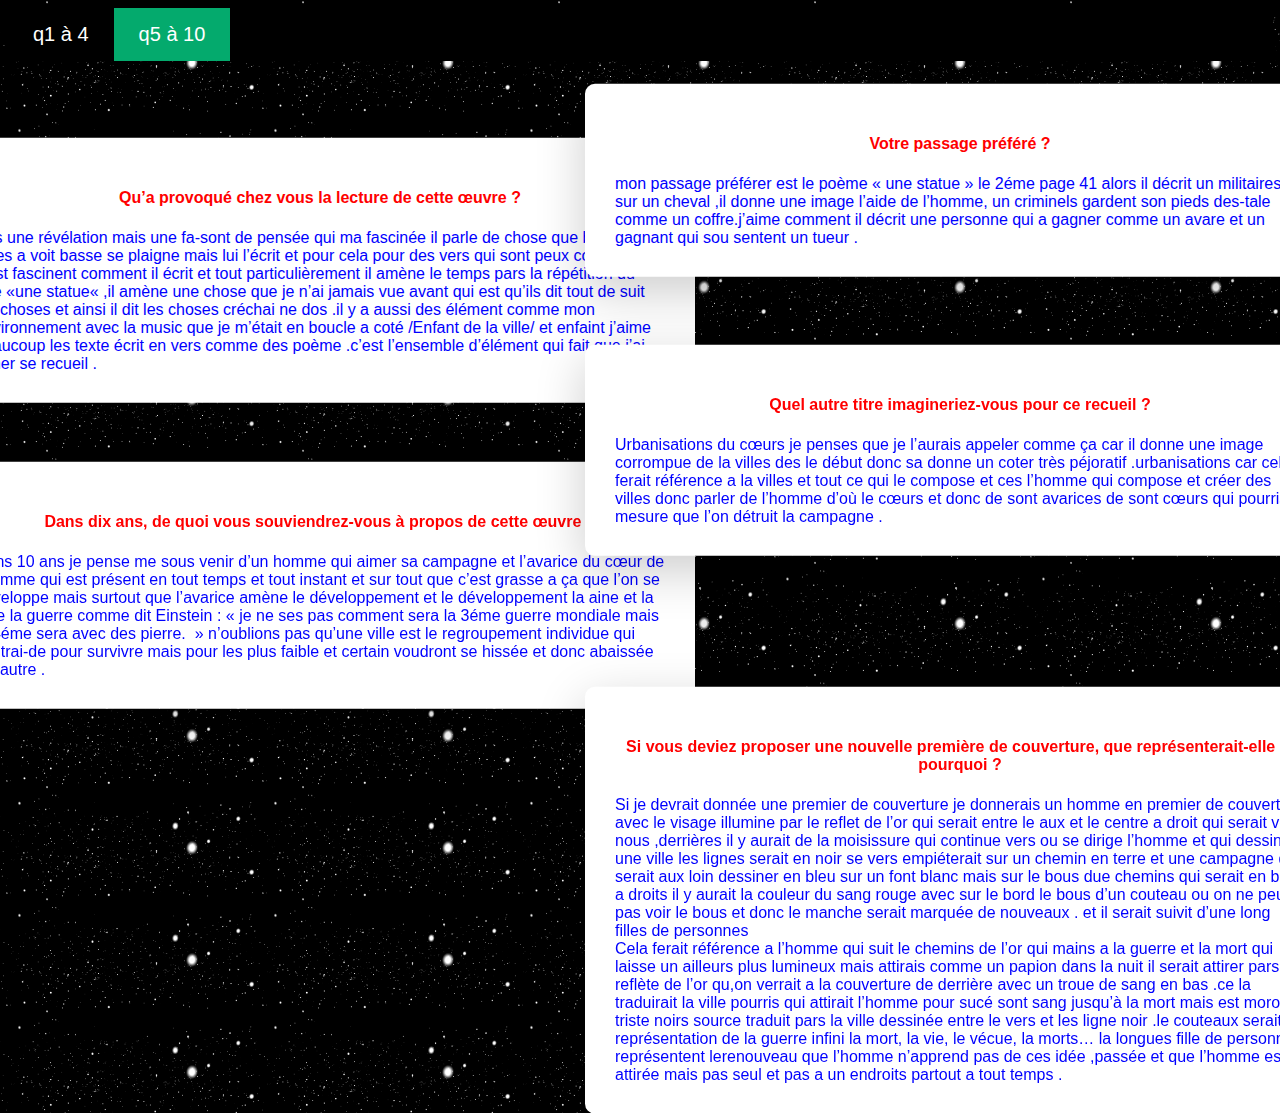
==== suivent.html @ 71045d82 "Add files via upload" ====
<!DOCTYPE html>
<!--
Click nbfs://nbhost/SystemFileSystem/Templates/Licenses/license-default.txt to change this license
Click nbfs://nbhost/SystemFileSystem/Templates/Other/html.html to edit this template
-->
<html>
    <head>
        <title>TODO supply a title</title>
        <meta charset="UTF-8">
        <meta name="viewport" content="width=device-width, initial-scale=1.0">
        <link href="lien.css" rel="stylesheet" type="text/css"/>
    </head>
    <body class="fond">
        <div class="topnav">
            <a href="index.html">q1 à 4</a> 
            <a class="active" href="suivent.html">q5 à 10</a>
        </div>
        <div class="container" style="top:30% ;left:25%"><h4 style="color: red;text-align: center"> Qu’a provoqué chez vous la lecture de cette œuvre ?</h4>Pas une révélation mais une fa-sont de pensée qui ma fascinée il parle de chose que beaucoup dises a voit basse se plaigne mais lui l’écrit et pour cela pour des vers qui sont peux commaint c’est fascinent comment il écrit et tout particulièrement il amène le temps pars la répétition du titre «une statue«  ,il amène une chose que je n’ai jamais vue avant qui est qu’ils dit tout de suit les choses et ainsi il dit les choses créchai ne dos .il y a aussi des élément comme mon environnement avec la music que je m’était en boucle a coté /Enfant de la ville/ et enfaint j’aime beaucoup les texte écrit en vers comme des poème .c’est l’ensemble d’élément qui fait que j’ai aimer se recueil . </div>
        <div class="container" style="top:65% ;left:25%"><h4 style="color: red;text-align: center"> Dans dix ans, de quoi vous souviendrez-vous à propos de cette œuvre ?</h4>Dans 10 ans je pense me sous venir d’un homme qui aimer sa campagne et l’avarice du cœur de l’homme qui est présent en tout temps et tout instant et sur tout que c’est grasse a ça que l’on se développe mais surtout que l’avarice amène le développement et le développement la aine et la aine la guerre comme dit Einstein : « je ne ses pas comment sera la 3éme guerre mondiale mais la 4éme sera avec des pierre.   » n’oublions pas qu’une ville est le regroupement individue qui centrai-de pour survivre mais pour les plus faible et certain voudront se hissée et donc abaissée les autre . </div>
        <div class="container" style="top:20% ;left:75%"><h4 style="color: red;text-align: center">Votre passage préféré ? </h4>mon passage préférer est le poème « une statue » le 2éme page 41 alors il décrit un militaires sur un cheval ,il donne une image l’aide de l’homme, un criminels gardent son pieds des-tale comme un coffre.j’aime comment il décrit une personne qui a gagner comme un avare et un gagnant qui sou sentent un tueur .</div>
        <div class="container" style="top:50% ;left:75%"><h4 style="color: red;text-align: center">Quel autre titre imagineriez-vous pour ce recueil ? </h4>Urbanisations du cœurs je penses que je l’aurais appeler comme ça car  il donne une image corrompue de la villes des le début donc sa donne un coter très péjoratif .urbanisations car cella ferait référence a la villes et tout ce qui le compose et ces l’homme qui compose et créer des villes donc parler de l’homme d’où le cœurs et donc de sont avarices de sont cœurs qui pourris a mesure que l’on détruit la campagne .</div>
        <div class="container" style="top:100% ;left:75%"><h4 style="color: red;text-align: center">Si vous deviez proposer une nouvelle première de couverture, que représenterait-elle et pourquoi ? </h4> Si je devrait donnée une premier de couverture je donnerais un homme en premier de couverture avec le visage illumine par le reflet de l’or qui serait entre le aux et le centre a droit qui serait vers nous ,derrières il y aurait de la moisissure qui continue vers ou se dirige l’homme et qui dessine une ville les lignes serait en noir se vers empiéterait sur un chemin en terre et une campagne qui serait aux loin dessiner en bleu sur un font blanc mais sur le bous due chemins qui serait en bas a droits il y aurait la couleur du sang rouge avec sur le bord le bous d’un couteau ou on ne peut pas voir le bous et donc le manche serait marquée de nouveaux  . et il serait suivit d’une long filles de personnes 
            <br>
            Cela ferait référence a l’homme qui suit le chemins de l’or qui mains a la guerre et la mort qui laisse un ailleurs plus lumineux mais attirais comme un papion dans la nuit il serait attirer pars le reflète de l’or qu,on verrait a la couverture de derrière avec un troue de sang en bas .ce la traduirait la ville pourris qui attirait l’homme pour sucé sont sang jusqu’à la mort mais est morose triste noirs source traduit pars la ville dessinée entre le vers et les ligne noir .le couteaux serait la représentation de la guerre infini la mort, la vie, le vécue, la morts… la longues fille de personne représentent lerenouveau que l’homme n’apprend pas de ces idée ,passée et que l’homme est attirée mais pas seul et pas a un endroits partout a tout temps .
        </div>
        <iframe style="padding-top:37%;padding-left: 5% " width="600" height="400" src="https://www.youtube.com/embed/bT86Qmd4TEc" title="YouTube video player" frameborder="0" allow="accelerometer; autoplay; clipboard-write; encrypted-media; gyroscope; picture-in-picture" allowfullscreen></iframe>
        
    </body>
</html>
---- lien.css ----
div {
  margin: 0;
  font-family: Arial, Helvetica, sans-serif;
}

.topnav {
  overflow: hidden;
  background-color: black;
  
}


.topnav a {
  float: left;
  color: white;
  text-align: center;
  padding: 15px 25px;
  text-decoration: none;
  font-size: 20px;
}

.topnav a:hover {
  background-color: #ddd;
  color: black;
}

.topnav a.active {
  background-color: #04AA6D;
  color: white;
} 
.container{
    position: absolute;
    transform: translate(-50%,-50%);
    width: 750px;
    padding: 30px;
    background: #fff;
    box-sizing: border-box;
    border-radius: 10px;
    box-shadow: 0 15px 50px rgba(0,0,0,.2);
    color: blue;
    
}
.circle{
    width:500px;
    height: 500px;
    border-left: 50%;
    background-size:100% 100%;
    border-radius:50%;
    float: left;
}
.fond{
    font-family: 'open sans',sans-serif;
    background-image: url("R.gif");
    background-size: 20%
}
img{
    width:200px;
    height:150px;
    margin: 17px;
}
.fon{
    font-family: 'open sans',sans-serif;
    background-image: url("OIP.jpg");
    background-size: 20%
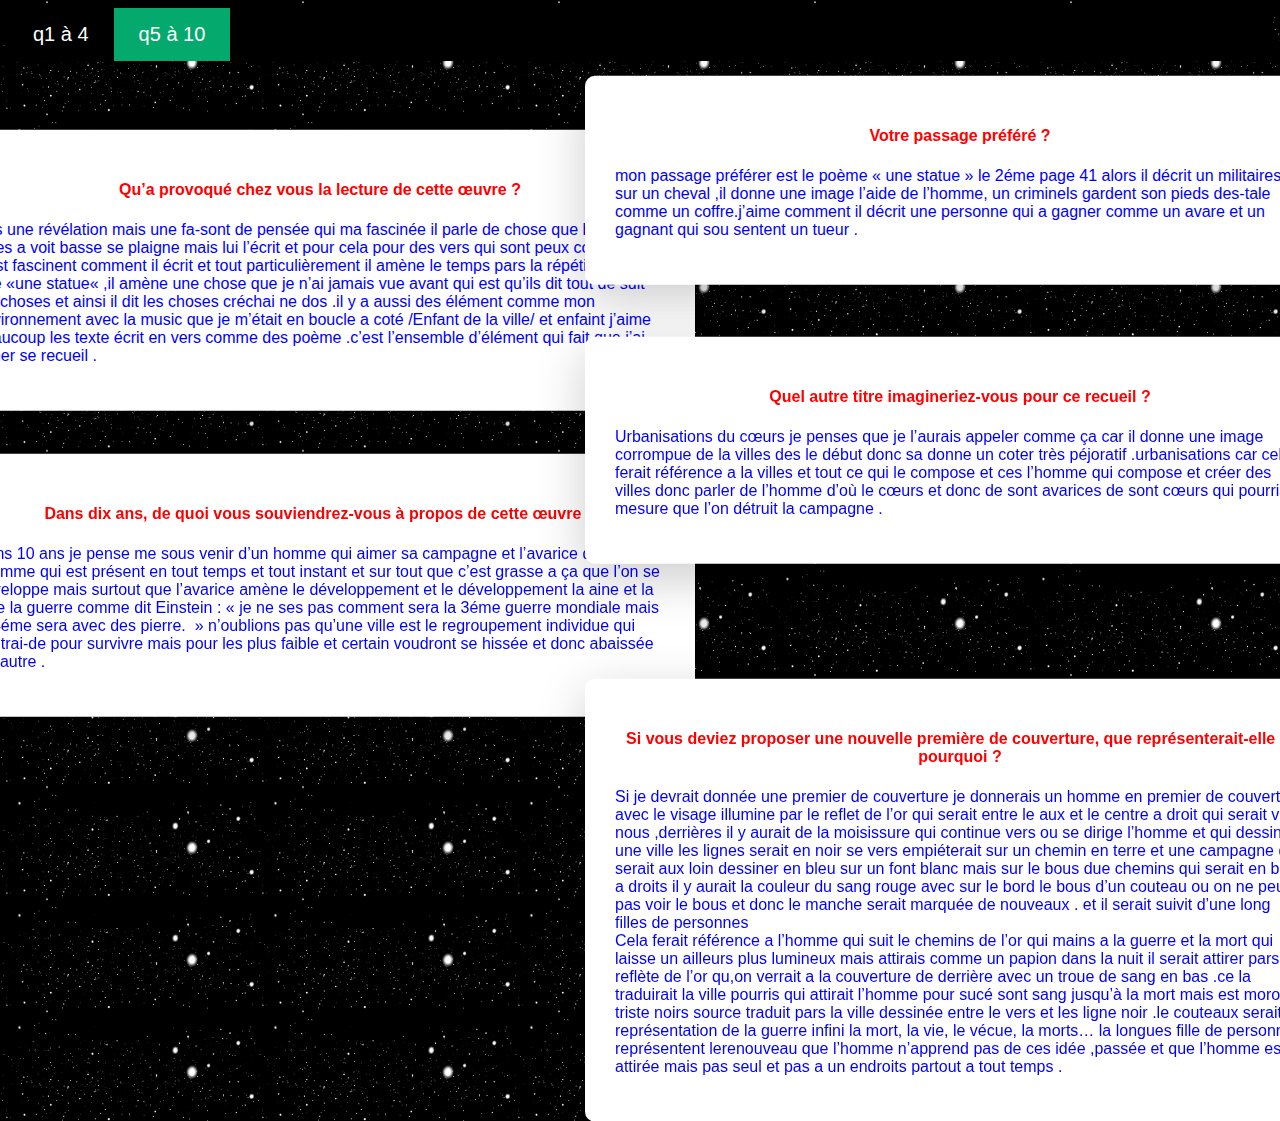
==== commit 86ea0f39: "Update suivent.html" ====
--- a/suivent.html
+++ b/suivent.html
@@ -15,15 +15,15 @@
             <a href="index.html">q1 à 4</a> 
             <a class="active" href="suivent.html">q5 à 10</a>
         </div>
-        <div class="container" style="top:30% ;left:25%"><h4 style="color: red;text-align: center"> Qu’a provoqué chez vous la lecture de cette œuvre ?</h4>Pas une révélation mais une fa-sont de pensée qui ma fascinée il parle de chose que beaucoup dises a voit basse se plaigne mais lui l’écrit et pour cela pour des vers qui sont peux commaint c’est fascinent comment il écrit et tout particulièrement il amène le temps pars la répétition du titre «une statue«  ,il amène une chose que je n’ai jamais vue avant qui est qu’ils dit tout de suit les choses et ainsi il dit les choses créchai ne dos .il y a aussi des élément comme mon environnement avec la music que je m’était en boucle a coté /Enfant de la ville/ et enfaint j’aime beaucoup les texte écrit en vers comme des poème .c’est l’ensemble d’élément qui fait que j’ai aimer se recueil . </div>
-        <div class="container" style="top:65% ;left:25%"><h4 style="color: red;text-align: center"> Dans dix ans, de quoi vous souviendrez-vous à propos de cette œuvre ?</h4>Dans 10 ans je pense me sous venir d’un homme qui aimer sa campagne et l’avarice du cœur de l’homme qui est présent en tout temps et tout instant et sur tout que c’est grasse a ça que l’on se développe mais surtout que l’avarice amène le développement et le développement la aine et la aine la guerre comme dit Einstein : « je ne ses pas comment sera la 3éme guerre mondiale mais la 4éme sera avec des pierre.   » n’oublions pas qu’une ville est le regroupement individue qui centrai-de pour survivre mais pour les plus faible et certain voudront se hissée et donc abaissée les autre . </div>
-        <div class="container" style="top:20% ;left:75%"><h4 style="color: red;text-align: center">Votre passage préféré ? </h4>mon passage préférer est le poème « une statue » le 2éme page 41 alors il décrit un militaires sur un cheval ,il donne une image l’aide de l’homme, un criminels gardent son pieds des-tale comme un coffre.j’aime comment il décrit une personne qui a gagner comme un avare et un gagnant qui sou sentent un tueur .</div>
-        <div class="container" style="top:50% ;left:75%"><h4 style="color: red;text-align: center">Quel autre titre imagineriez-vous pour ce recueil ? </h4>Urbanisations du cœurs je penses que je l’aurais appeler comme ça car  il donne une image corrompue de la villes des le début donc sa donne un coter très péjoratif .urbanisations car cella ferait référence a la villes et tout ce qui le compose et ces l’homme qui compose et créer des villes donc parler de l’homme d’où le cœurs et donc de sont avarices de sont cœurs qui pourris a mesure que l’on détruit la campagne .</div>
-        <div class="container" style="top:100% ;left:75%"><h4 style="color: red;text-align: center">Si vous deviez proposer une nouvelle première de couverture, que représenterait-elle et pourquoi ? </h4> Si je devrait donnée une premier de couverture je donnerais un homme en premier de couverture avec le visage illumine par le reflet de l’or qui serait entre le aux et le centre a droit qui serait vers nous ,derrières il y aurait de la moisissure qui continue vers ou se dirige l’homme et qui dessine une ville les lignes serait en noir se vers empiéterait sur un chemin en terre et une campagne qui serait aux loin dessiner en bleu sur un font blanc mais sur le bous due chemins qui serait en bas a droits il y aurait la couleur du sang rouge avec sur le bord le bous d’un couteau ou on ne peut pas voir le bous et donc le manche serait marquée de nouveaux  . et il serait suivit d’une long filles de personnes 
+        <div class="container" style="top:30% ;left:25%"><h4 style="color: red;text-align: center"> Qu’a provoqué chez vous la lecture de cette œuvre ?</h4><p>Pas une révélation mais une fa-sont de pensée qui ma fascinée il parle de chose que beaucoup dises a voit basse se plaigne mais lui l’écrit et pour cela pour des vers qui sont peux commaint c’est fascinent comment il écrit et tout particulièrement il amène le temps pars la répétition du titre «une statue«  ,il amène une chose que je n’ai jamais vue avant qui est qu’ils dit tout de suit les choses et ainsi il dit les choses créchai ne dos .il y a aussi des élément comme mon environnement avec la music que je m’était en boucle a coté /Enfant de la ville/ et enfaint j’aime beaucoup les texte écrit en vers comme des poème .c’est l’ensemble d’élément qui fait que j’ai aimer se recueil . </p></div>
+        <div class="container" style="top:65% ;left:25%"><h4 style="color: red;text-align: center"> Dans dix ans, de quoi vous souviendrez-vous à propos de cette œuvre ?</h4><p>Dans 10 ans je pense me sous venir d’un homme qui aimer sa campagne et l’avarice du cœur de l’homme qui est présent en tout temps et tout instant et sur tout que c’est grasse a ça que l’on se développe mais surtout que l’avarice amène le développement et le développement la aine et la aine la guerre comme dit Einstein : « je ne ses pas comment sera la 3éme guerre mondiale mais la 4éme sera avec des pierre.   » n’oublions pas qu’une ville est le regroupement individue qui centrai-de pour survivre mais pour les plus faible et certain voudront se hissée et donc abaissée les autre . </p></div>
+        <div class="container" style="top:20% ;left:75%"><h4 style="color: red;text-align: center">Votre passage préféré ? </h4><p>mon passage préférer est le poème « une statue » le 2éme page 41 alors il décrit un militaires sur un cheval ,il donne une image l’aide de l’homme, un criminels gardent son pieds des-tale comme un coffre.j’aime comment il décrit une personne qui a gagner comme un avare et un gagnant qui sou sentent un tueur .</p></div>
+        <div class="container" style="top:50% ;left:75%"><h4 style="color: red;text-align: center">Quel autre titre imagineriez-vous pour ce recueil ? </h4><p>Urbanisations du cœurs je penses que je l’aurais appeler comme ça car  il donne une image corrompue de la villes des le début donc sa donne un coter très péjoratif .urbanisations car cella ferait référence a la villes et tout ce qui le compose et ces l’homme qui compose et créer des villes donc parler de l’homme d’où le cœurs et donc de sont avarices de sont cœurs qui pourris a mesure que l’on détruit la campagne .</p></div>
+        <div class="container" style="top:100% ;left:75%"><h4 style="color: red;text-align: center">Si vous deviez proposer une nouvelle première de couverture, que représenterait-elle et pourquoi ? </h4><p> Si je devrait donnée une premier de couverture je donnerais un homme en premier de couverture avec le visage illumine par le reflet de l’or qui serait entre le aux et le centre a droit qui serait vers nous ,derrières il y aurait de la moisissure qui continue vers ou se dirige l’homme et qui dessine une ville les lignes serait en noir se vers empiéterait sur un chemin en terre et une campagne qui serait aux loin dessiner en bleu sur un font blanc mais sur le bous due chemins qui serait en bas a droits il y aurait la couleur du sang rouge avec sur le bord le bous d’un couteau ou on ne peut pas voir le bous et donc le manche serait marquée de nouveaux  . et il serait suivit d’une long filles de personnes 
             <br>
-            Cela ferait référence a l’homme qui suit le chemins de l’or qui mains a la guerre et la mort qui laisse un ailleurs plus lumineux mais attirais comme un papion dans la nuit il serait attirer pars le reflète de l’or qu,on verrait a la couverture de derrière avec un troue de sang en bas .ce la traduirait la ville pourris qui attirait l’homme pour sucé sont sang jusqu’à la mort mais est morose triste noirs source traduit pars la ville dessinée entre le vers et les ligne noir .le couteaux serait la représentation de la guerre infini la mort, la vie, le vécue, la morts… la longues fille de personne représentent lerenouveau que l’homme n’apprend pas de ces idée ,passée et que l’homme est attirée mais pas seul et pas a un endroits partout a tout temps .
+            Cela ferait référence a l’homme qui suit le chemins de l’or qui mains a la guerre et la mort qui laisse un ailleurs plus lumineux mais attirais comme un papion dans la nuit il serait attirer pars le reflète de l’or qu,on verrait a la couverture de derrière avec un troue de sang en bas .ce la traduirait la ville pourris qui attirait l’homme pour sucé sont sang jusqu’à la mort mais est morose triste noirs source traduit pars la ville dessinée entre le vers et les ligne noir .le couteaux serait la représentation de la guerre infini la mort, la vie, le vécue, la morts… la longues fille de personne représentent lerenouveau que l’homme n’apprend pas de ces idée ,passée et que l’homme est attirée mais pas seul et pas a un endroits partout a tout temps .</p>
         </div>
         <iframe style="padding-top:37%;padding-left: 5% " width="600" height="400" src="https://www.youtube.com/embed/bT86Qmd4TEc" title="YouTube video player" frameborder="0" allow="accelerometer; autoplay; clipboard-write; encrypted-media; gyroscope; picture-in-picture" allowfullscreen></iframe>
-        
+        </div>
     </body>
 </html>
--- a/lien.css
+++ b/lien.css
@@ -61,4 +61,5 @@
 .fon{
     font-family: 'open sans',sans-serif;
     background-image: url("OIP.jpg");
-    background-size: 20%+    background-size: 20%
+}
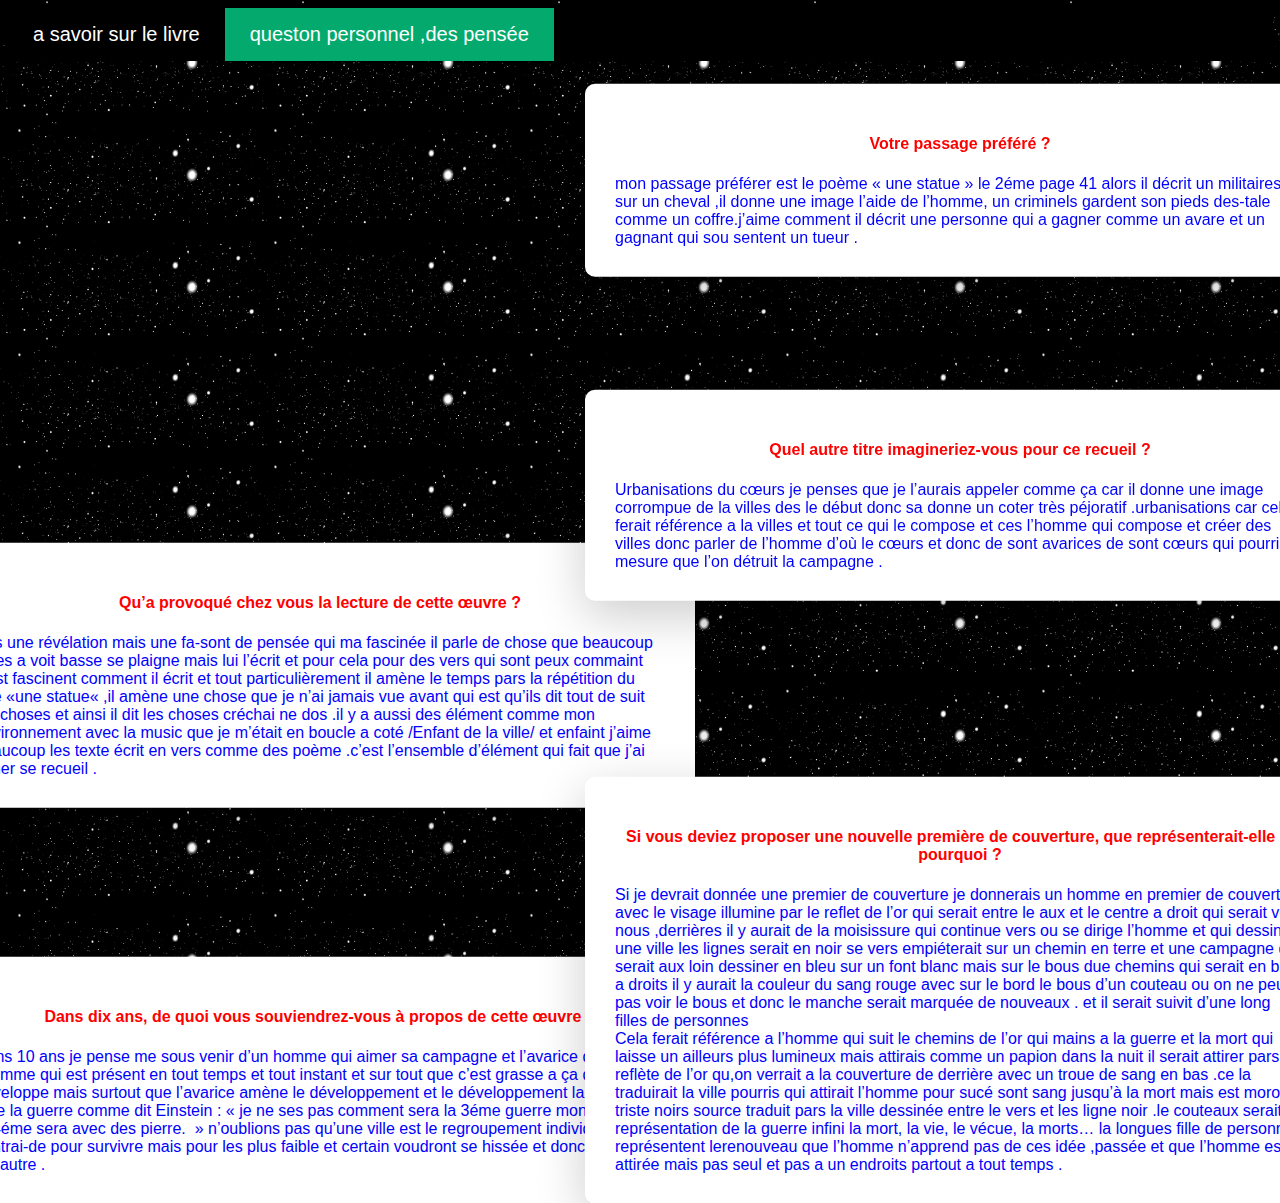
==== commit ef5bc048: "Update suivent.html" ====
--- a/suivent.html
+++ b/suivent.html
@@ -12,18 +12,18 @@
     </head>
     <body class="fond">
         <div class="topnav">
-            <a href="index.html">q1 à 4</a> 
-            <a class="active" href="suivent.html">q5 à 10</a>
+            <a href="index.html">a savoir sur le livre</a> 
+            <a class="active" href="suivent.html">queston personnel ,des pensée</a>
         </div>
-        <div class="container" style="top:30% ;left:25%"><h4 style="color: red;text-align: center"> Qu’a provoqué chez vous la lecture de cette œuvre ?</h4><p>Pas une révélation mais une fa-sont de pensée qui ma fascinée il parle de chose que beaucoup dises a voit basse se plaigne mais lui l’écrit et pour cela pour des vers qui sont peux commaint c’est fascinent comment il écrit et tout particulièrement il amène le temps pars la répétition du titre «une statue«  ,il amène une chose que je n’ai jamais vue avant qui est qu’ils dit tout de suit les choses et ainsi il dit les choses créchai ne dos .il y a aussi des élément comme mon environnement avec la music que je m’était en boucle a coté /Enfant de la ville/ et enfaint j’aime beaucoup les texte écrit en vers comme des poème .c’est l’ensemble d’élément qui fait que j’ai aimer se recueil . </p></div>
-        <div class="container" style="top:65% ;left:25%"><h4 style="color: red;text-align: center"> Dans dix ans, de quoi vous souviendrez-vous à propos de cette œuvre ?</h4><p>Dans 10 ans je pense me sous venir d’un homme qui aimer sa campagne et l’avarice du cœur de l’homme qui est présent en tout temps et tout instant et sur tout que c’est grasse a ça que l’on se développe mais surtout que l’avarice amène le développement et le développement la aine et la aine la guerre comme dit Einstein : « je ne ses pas comment sera la 3éme guerre mondiale mais la 4éme sera avec des pierre.   » n’oublions pas qu’une ville est le regroupement individue qui centrai-de pour survivre mais pour les plus faible et certain voudront se hissée et donc abaissée les autre . </p></div>
-        <div class="container" style="top:20% ;left:75%"><h4 style="color: red;text-align: center">Votre passage préféré ? </h4><p>mon passage préférer est le poème « une statue » le 2éme page 41 alors il décrit un militaires sur un cheval ,il donne une image l’aide de l’homme, un criminels gardent son pieds des-tale comme un coffre.j’aime comment il décrit une personne qui a gagner comme un avare et un gagnant qui sou sentent un tueur .</p></div>
-        <div class="container" style="top:50% ;left:75%"><h4 style="color: red;text-align: center">Quel autre titre imagineriez-vous pour ce recueil ? </h4><p>Urbanisations du cœurs je penses que je l’aurais appeler comme ça car  il donne une image corrompue de la villes des le début donc sa donne un coter très péjoratif .urbanisations car cella ferait référence a la villes et tout ce qui le compose et ces l’homme qui compose et créer des villes donc parler de l’homme d’où le cœurs et donc de sont avarices de sont cœurs qui pourris a mesure que l’on détruit la campagne .</p></div>
-        <div class="container" style="top:100% ;left:75%"><h4 style="color: red;text-align: center">Si vous deviez proposer une nouvelle première de couverture, que représenterait-elle et pourquoi ? </h4><p> Si je devrait donnée une premier de couverture je donnerais un homme en premier de couverture avec le visage illumine par le reflet de l’or qui serait entre le aux et le centre a droit qui serait vers nous ,derrières il y aurait de la moisissure qui continue vers ou se dirige l’homme et qui dessine une ville les lignes serait en noir se vers empiéterait sur un chemin en terre et une campagne qui serait aux loin dessiner en bleu sur un font blanc mais sur le bous due chemins qui serait en bas a droits il y aurait la couleur du sang rouge avec sur le bord le bous d’un couteau ou on ne peut pas voir le bous et donc le manche serait marquée de nouveaux  . et il serait suivit d’une long filles de personnes 
+        <div class="container" style="top:75% ;left:25%"><h4 style="color: red;text-align: center"> Qu’a provoqué chez vous la lecture de cette œuvre ?</h4>Pas une révélation mais une fa-sont de pensée qui ma fascinée il parle de chose que beaucoup dises a voit basse se plaigne mais lui l’écrit et pour cela pour des vers qui sont peux commaint c’est fascinent comment il écrit et tout particulièrement il amène le temps pars la répétition du titre «une statue«  ,il amène une chose que je n’ai jamais vue avant qui est qu’ils dit tout de suit les choses et ainsi il dit les choses créchai ne dos .il y a aussi des élément comme mon environnement avec la music que je m’était en boucle a coté /Enfant de la ville/ et enfaint j’aime beaucoup les texte écrit en vers comme des poème .c’est l’ensemble d’élément qui fait que j’ai aimer se recueil . </div>
+        <div class="container" style="top:120% ;left:25%"><h4 style="color: red;text-align: center"> Dans dix ans, de quoi vous souviendrez-vous à propos de cette œuvre ?</h4>Dans 10 ans je pense me sous venir d’un homme qui aimer sa campagne et l’avarice du cœur de l’homme qui est présent en tout temps et tout instant et sur tout que c’est grasse a ça que l’on se développe mais surtout que l’avarice amène le développement et le développement la aine et la aine la guerre comme dit Einstein : « je ne ses pas comment sera la 3éme guerre mondiale mais la 4éme sera avec des pierre.   » n’oublions pas qu’une ville est le regroupement individue qui centrai-de pour survivre mais pour les plus faible et certain voudront se hissée et donc abaissée les autre . </div>
+        <div class="container" style="top:20% ;left:75%"><h4 style="color: red;text-align: center">Votre passage préféré ? </h4>mon passage préférer est le poème « une statue » le 2éme page 41 alors il décrit un militaires sur un cheval ,il donne une image l’aide de l’homme, un criminels gardent son pieds des-tale comme un coffre.j’aime comment il décrit une personne qui a gagner comme un avare et un gagnant qui sou sentent un tueur .</div>
+        <div class="container" style="top:55% ;left:75%"><h4 style="color: red;text-align: center">Quel autre titre imagineriez-vous pour ce recueil ? </h4>Urbanisations du cœurs je penses que je l’aurais appeler comme ça car  il donne une image corrompue de la villes des le début donc sa donne un coter très péjoratif .urbanisations car cella ferait référence a la villes et tout ce qui le compose et ces l’homme qui compose et créer des villes donc parler de l’homme d’où le cœurs et donc de sont avarices de sont cœurs qui pourris a mesure que l’on détruit la campagne .</div>
+        <div class="container" style="top:110% ;left:75%"><h4 style="color: red;text-align: center">Si vous deviez proposer une nouvelle première de couverture, que représenterait-elle et pourquoi ? </h4> Si je devrait donnée une premier de couverture je donnerais un homme en premier de couverture avec le visage illumine par le reflet de l’or qui serait entre le aux et le centre a droit qui serait vers nous ,derrières il y aurait de la moisissure qui continue vers ou se dirige l’homme et qui dessine une ville les lignes serait en noir se vers empiéterait sur un chemin en terre et une campagne qui serait aux loin dessiner en bleu sur un font blanc mais sur le bous due chemins qui serait en bas a droits il y aurait la couleur du sang rouge avec sur le bord le bous d’un couteau ou on ne peut pas voir le bous et donc le manche serait marquée de nouveaux  . et il serait suivit d’une long filles de personnes 
             <br>
-            Cela ferait référence a l’homme qui suit le chemins de l’or qui mains a la guerre et la mort qui laisse un ailleurs plus lumineux mais attirais comme un papion dans la nuit il serait attirer pars le reflète de l’or qu,on verrait a la couverture de derrière avec un troue de sang en bas .ce la traduirait la ville pourris qui attirait l’homme pour sucé sont sang jusqu’à la mort mais est morose triste noirs source traduit pars la ville dessinée entre le vers et les ligne noir .le couteaux serait la représentation de la guerre infini la mort, la vie, le vécue, la morts… la longues fille de personne représentent lerenouveau que l’homme n’apprend pas de ces idée ,passée et que l’homme est attirée mais pas seul et pas a un endroits partout a tout temps .</p>
+            Cela ferait référence a l’homme qui suit le chemins de l’or qui mains a la guerre et la mort qui laisse un ailleurs plus lumineux mais attirais comme un papion dans la nuit il serait attirer pars le reflète de l’or qu,on verrait a la couverture de derrière avec un troue de sang en bas .ce la traduirait la ville pourris qui attirait l’homme pour sucé sont sang jusqu’à la mort mais est morose triste noirs source traduit pars la ville dessinée entre le vers et les ligne noir .le couteaux serait la représentation de la guerre infini la mort, la vie, le vécue, la morts… la longues fille de personne représentent lerenouveau que l’homme n’apprend pas de ces idée ,passée et que l’homme est attirée mais pas seul et pas a un endroits partout a tout temps .
         </div>
-        <iframe style="padding-top:37%;padding-left: 5% " width="600" height="400" src="https://www.youtube.com/embed/bT86Qmd4TEc" title="YouTube video player" frameborder="0" allow="accelerometer; autoplay; clipboard-write; encrypted-media; gyroscope; picture-in-picture" allowfullscreen></iframe>
-        </div>
+        <iframe style="padding-left: 5% " width="600" height="400" src="https://www.youtube.com/embed/bT86Qmd4TEc" title="YouTube video player" frameborder="0" allow="accelerometer; autoplay; clipboard-write; encrypted-media; gyroscope; picture-in-picture" allowfullscreen></iframe>
+        
     </body>
 </html>
